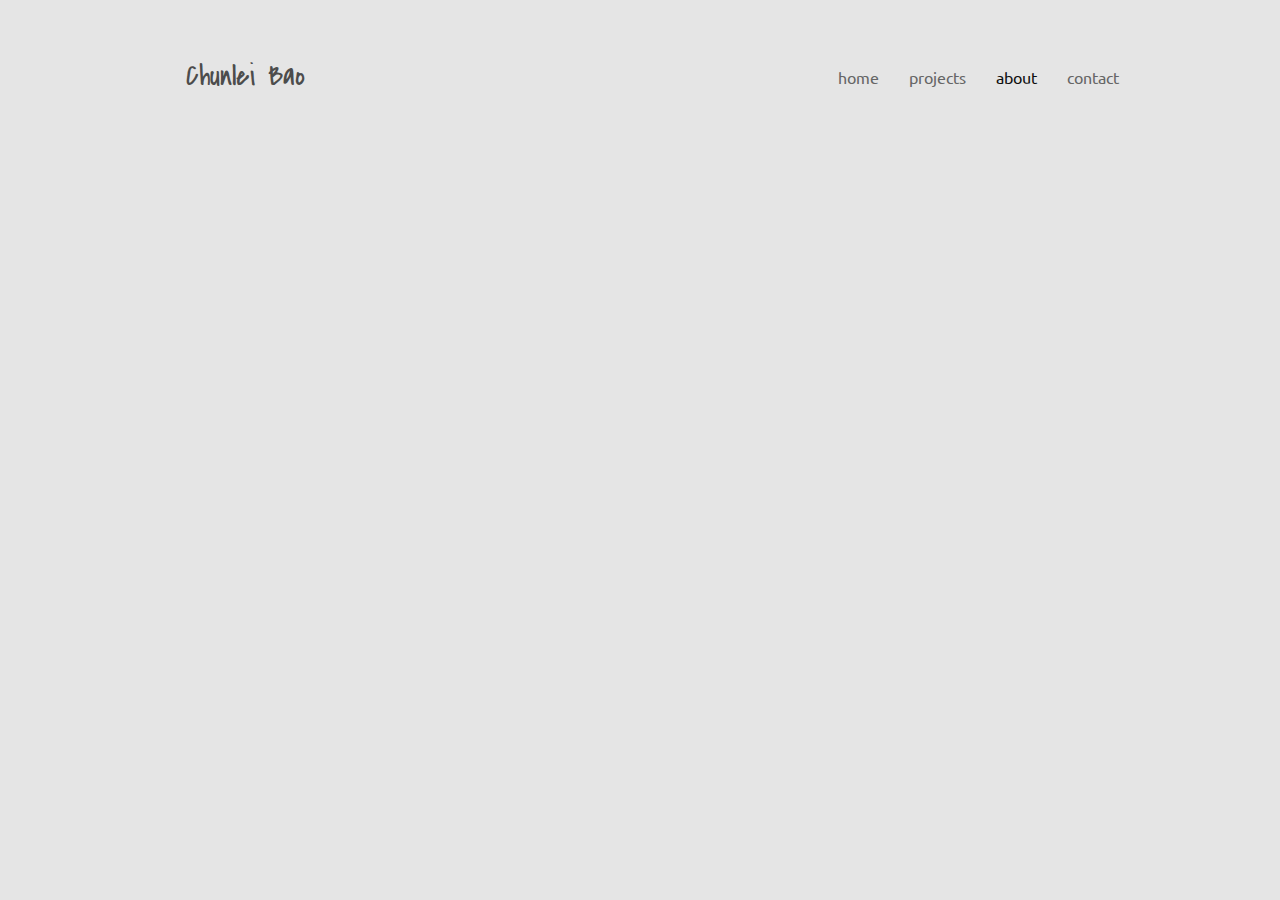
==== mainpage/about.html @ 6810387d "Add files via upload" ====
<!doctype html>
<html>
<head>
<meta charset="UTF-8">
<title>About Chunlei Bao</title>
<link rel="stylesheet" type="text/css" href="../css/main.css">
<link href="https://fonts.googleapis.com/css?family=Ubuntu" rel="stylesheet">
<link href="https://fonts.googleapis.com/css?family=Covered+By+Your+Grace" rel="stylesheet">
</head>

<body>
  <ul class="nav">
    <li class="log"><a href="../index.html">Chunlei Bao</a></li>
    <li class="navlist"><a href="contact.html">contact</a></li>
    <li id="listpage"><a href="about.html">about</a></li>
    <li class="navlist"><a href="projects.html">projects</a></li>
	<li class="navlist"><a href="../index.html">home</a></li>
  </ul>
</body>
</html>
---- css/main.css ----
@charset "UTF-8";
/* CSS Document */
body{
	background-color: #E5E5E5;
}

.nav{
	list-style-type: none;
	width: 75%;
	overflow: hidden;
	margin: 50px auto;
}

.navlist{
	margin-top: 12px;
	padding: 5px 15px;
	text-align: center;
	display: inline-block;
	float: right;
	font-family: 'Ubuntu', sans-serif;
	color: #666666;
}

.navlist:hover{
	color: #000000;
	cursor: pointer;
}

#listpage{
	margin-top: 12px;
	padding: 5px 15px;
	text-align: center;
	display: inline-block;
	float: right;
	font-family: 'Ubuntu', sans-serif;
	color: #0F0F0F;
	cursor: pointer;
}

.log{
	font-family: 'Covered By Your Grace', cursive;
	font-size: 30px;
	color: #4c4c4c;
	display: inline-block;
	padding: 5px 0;
	cursor: pointer;
}

a {
	text-decoration: none;
	color: inherit;
}
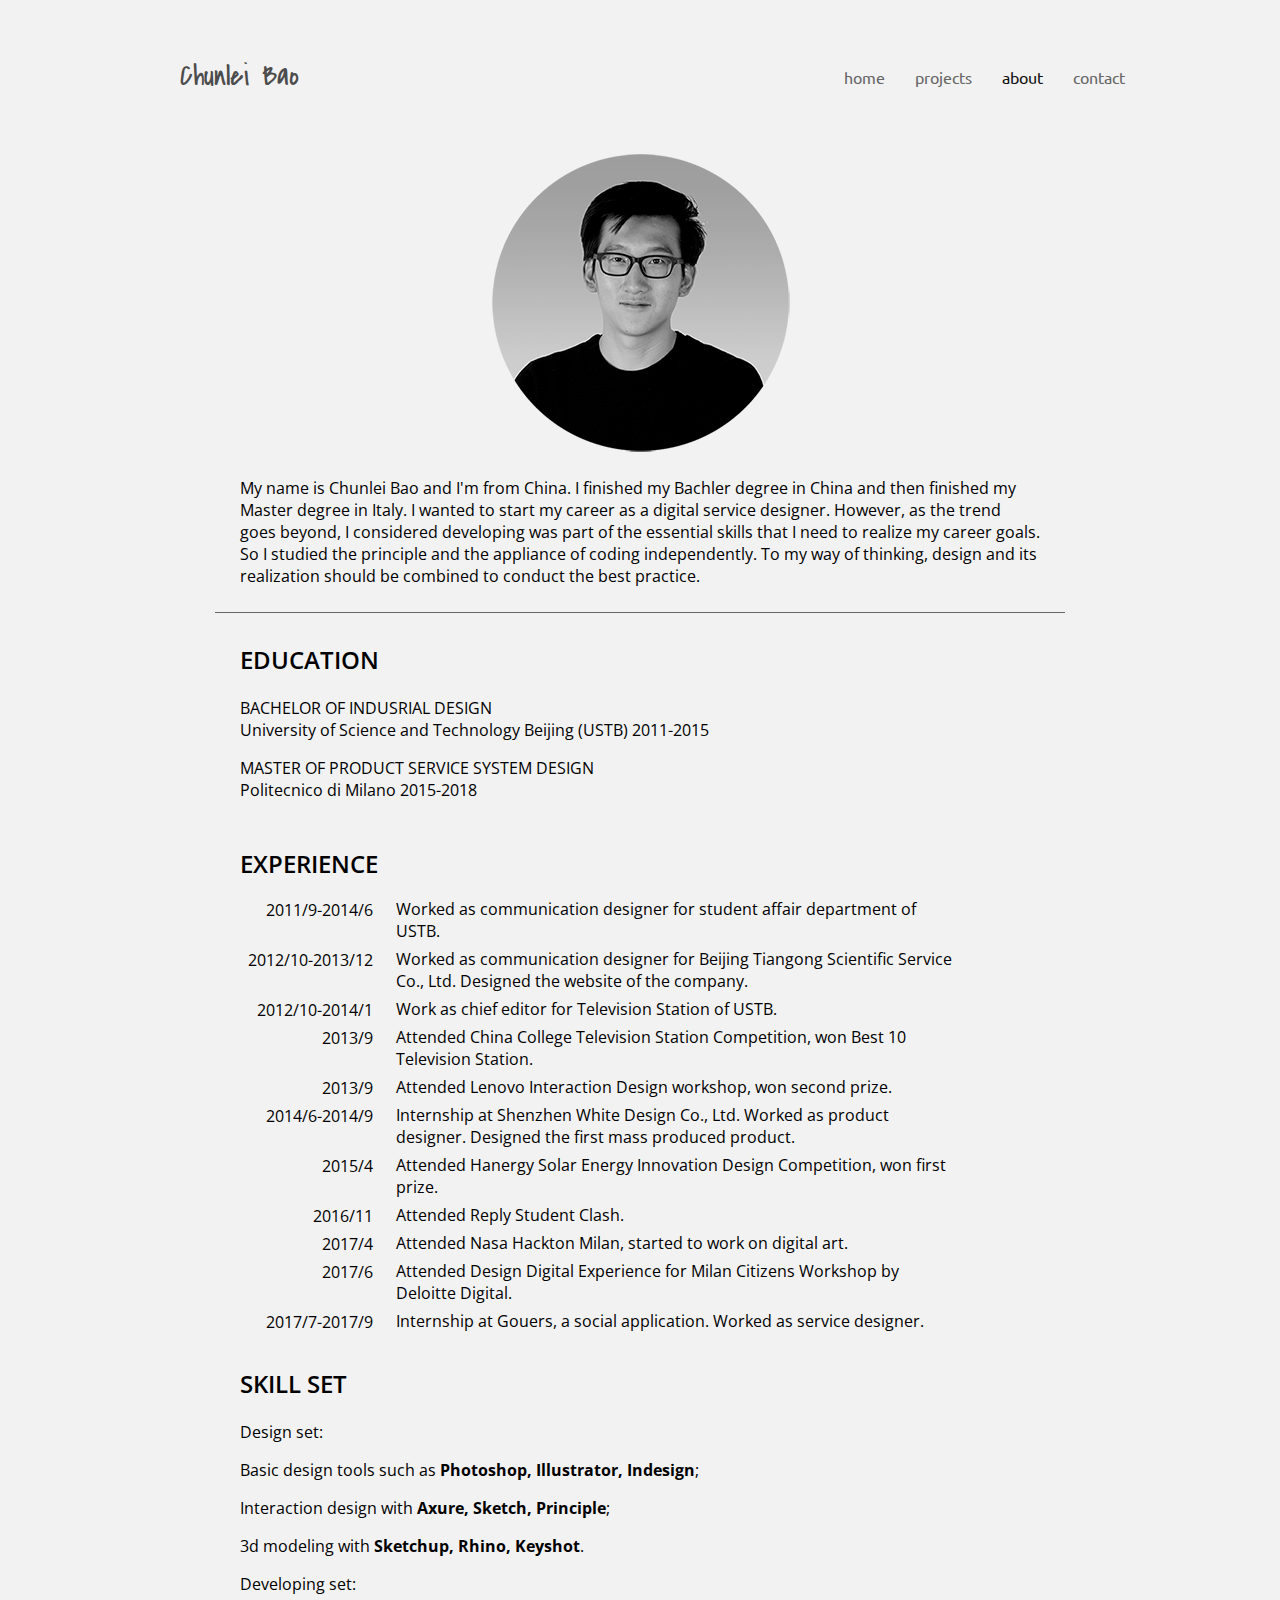
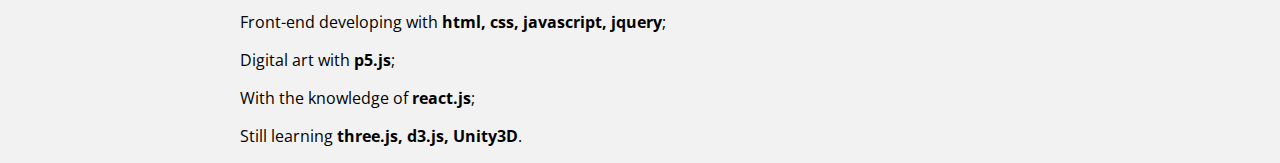
==== commit bc2ad993: "verson1.0" ====
--- a/mainpage/about.html
+++ b/mainpage/about.html
@@ -6,6 +6,7 @@
 <link rel="stylesheet" type="text/css" href="../css/main.css">
 <link href="https://fonts.googleapis.com/css?family=Ubuntu" rel="stylesheet">
 <link href="https://fonts.googleapis.com/css?family=Covered+By+Your+Grace" rel="stylesheet">
+<link href="https://fonts.googleapis.com/css?family=Open+Sans:300,300i,400,400i,600,600i,700,700i,800,800i" rel="stylesheet">
 </head>
 
 <body>
@@ -16,5 +17,87 @@
     <li class="navlist"><a href="projects.html">projects</a></li>
 	<li class="navlist"><a href="../index.html">home</a></li>
   </ul>
+  
+  <img id="profile_pic" src="bob.png" />
+  
+  <p id="brief_box" class="about_text">My name is Chunlei Bao and I'm from China. I finished my Bachler degree in China and then finished my Master degree in Italy. I wanted to start my career as a digital service designer. However, as the trend goes beyond, I considered developing was part of the essential skills that I need to realize my career goals. So I studied the principle and the appliance of coding independently. To my way of thinking, design and its realization should be combined to conduct the best practice.</p>
+  <p class="about_title">EDUCATION</p>
+  <div class="education_box">
+  <p>BACHELOR OF INDUSRIAL DESIGN<br> University of Science and Technology Beijing (USTB) 2011-2015</p>
+  <p>MASTER OF PRODUCT SERVICE SYSTEM DESIGN<br>Politecnico di Milano 2015-2018</p>
+  </div>
+  <p class="about_title">EXPERIENCE</p>
+  <div class="table_box">
+  <table>
+  	<tr class="about_text">
+  		<td class="year_box">2011/9-2014/6</td>
+  		<td class="experience_box">Worked as communication designer for student affair department of USTB.</td>
+  	</tr>
+  	<tr class="about_text">
+  		<td class="year_box">2012/10-2013/12</td>
+  		<td class="experience_box">Worked as communication designer for Beijing Tiangong Scientific Service Co., Ltd. Designed the website of the company.
+</td>
+  	</tr>
+  	<tr class="about_text">
+  		<td class="year_box">2012/10-2014/1</td>
+  		<td class="experience_box">Work as chief editor for Television Station of USTB.
+</td>
+  	</tr>
+  	<tr class="about_text">
+  		<td class="year_box">2013/9</td>
+  		<td class="experience_box">Attended China College Television Station Competition, won Best 10 Television Station.
+</td>
+  	</tr>
+  	<tr class="about_text">
+  		<td class="year_box">2013/9</td>
+  		<td class="experience_box">Attended Lenovo Interaction Design workshop, won second prize.
+</td>
+  	</tr>
+  	<tr class="about_text">
+  		<td class="year_box">2014/6-2014/9</td>
+  		<td class="experience_box">Internship at Shenzhen White Design Co., Ltd. Worked as product designer. Designed the first mass produced product.
+</td>
+  	</tr>
+  	<tr class="about_text">
+  		<td class="year_box">2015/4</td>
+  		<td class="experience_box">Attended Hanergy Solar Energy Innovation Design Competition, won first prize.
+</td>
+  	</tr>
+  	<tr class="about_text">
+  		<td class="year_box">2016/11</td>
+  		<td class="experience_box">Attended Reply Student Clash.
+</td>
+  	</tr>
+  	<tr class="about_text">
+  		<td class="year_box">2017/4</td>
+  		<td class="experience_box">Attended Nasa Hackton Milan, started to work on digital art.
+</td>
+  	</tr>
+  	<tr class="about_text">
+  		<td class="year_box">2017/6</td>
+  		<td class="experience_box">Attended Design Digital Experience for Milan Citizens Workshop by Deloitte Digital.
+</td>
+  	</tr>
+  	<tr class="about_text">
+  		<td class="year_box">2017/7-2017/9</td>
+  		<td class="experience_box">Internship at Gouers, a social application. Worked as service designer.
+</td>
+  	</tr>
+  	
+  </table>
+  </div>
+  
+  <p class="about_title">SKILL SET</p>
+  <div class="education_box">
+  <p>Design set: </p>
+  <p>Basic design tools such as <span style="font-weight: 700">Photoshop, Illustrator, Indesign</span>;</p>
+  <p>Interaction design with <span style="font-weight: 700">Axure, Sketch, Principle</span>;</p>
+  <p>3d modeling with <span style="font-weight: 700">Sketchup, Rhino, Keyshot</span>.</p>
+  <p>Developing set: </p>
+  <p>Front-end developing with <span style="font-weight: 700">html, css, javascript, jquery</span>;</p>
+  <p>Digital art with <span style="font-weight: 700">p5.js</span>;</p>
+  <p>With the knowledge of <span style="font-weight: 700">react.js</span>;</p>
+  <p>Still learning <span style="font-weight: 700">three.js, d3.js, Unity3D</span>.</p>
+  </div>
 </body>
 </html>
--- a/css/main.css
+++ b/css/main.css
@@ -1,9 +1,32 @@
 @charset "UTF-8";
 /* CSS Document */
+
+body, html{
+	margin: 0;
+	padding: 0;
+}
+
+#pure_white{
+	background-color: #494949;
+	overflow-x: hidden; 
+    overflow-y: hidden;
+}
+
 body{
-	background-color: #E5E5E5;
-}
-
+	background-color: #F2F2F2;
+}
+
+#canvasHolder{
+    position: absolute;
+    margin: auto;
+    left: 0;
+    right: 0;
+    top: 0;
+    bottom: 0;
+	z-index: -1;
+	display: block;
+}
+/*nav bar*/
 .nav{
 	list-style-type: none;
 	width: 75%;
@@ -21,6 +44,21 @@
 	color: #666666;
 }
 
+.navlist_white{
+	margin-top: 12px;
+	padding: 5px 15px;
+	text-align: center;
+	display: inline-block;
+	float: right;
+	font-family: 'Ubuntu', sans-serif;
+	color: #F2F2F2;
+}
+
+.navlist_white:hover{
+	color: white;
+	cursor: pointer;
+}
+
 .navlist:hover{
 	color: #000000;
 	cursor: pointer;
@@ -34,6 +72,17 @@
 	float: right;
 	font-family: 'Ubuntu', sans-serif;
 	color: #0F0F0F;
+	cursor: pointer;
+}
+
+#listpage_white{
+	margin-top: 12px;
+	padding: 5px 15px;
+	text-align: center;
+	display: inline-block;
+	float: right;
+	font-family: 'Ubuntu', sans-serif;
+	color: white;
 	cursor: pointer;
 }
 
@@ -46,8 +95,586 @@
 	cursor: pointer;
 }
 
+.log_white{
+	font-family: 'Covered By Your Grace', cursive;
+	font-size: 30px;
+	color: #F2F2F2;
+	display: inline-block;
+	padding: 5px 0;
+	cursor: pointer;
+}
+
 a {
 	text-decoration: none;
 	color: inherit;
 }
 
+.bottomnav{
+	width: 40%;
+	margin: auto;
+	text-align: center;
+}
+
+.navlistbottom{
+	margin-top: 12px;
+	padding: 5px 15px;
+	text-align: center;
+	display: inline-block;
+	font-family: 'Ubuntu', sans-serif;
+	color: #666666;
+}
+
+.navlistbottom:hover{
+	color: #000000;
+	cursor: pointer;
+}
+
+/* content box*/
+
+.projectback{
+	height: 400px;
+	width: 98%;
+	margin: auto;
+	background-image: url(../pic/plan1440.png);
+	background-repeat: no-repeat;
+	background-size: cover;
+	background-position: center;
+}
+
+.projectbtn{
+	box-sizing: border-box;
+	border: 1px solid rgba(0,0,0,0.3);
+	width: 300px;
+	height: 200px;
+	border-radius: 15px;
+	background-image: url(../pic/greatroom.png);
+	background-size: cover;
+	background-repeat: no-repeat;
+	background-position:right;
+	margin-left: 0;
+	transition: 0.5s;
+}
+
+.projectbtn:hover{
+    animation: moveupdown 1s;
+	box-shadow: 0 8px 12px 0px rgba(0, 0, 0, 0.3);
+    animation-fill-mode: forwards;
+}
+
+@keyframes moveupdown {
+  45% {
+	transform:perspective(5em) rotateY(2deg);
+  }
+  80% {
+ 	transform:perspective(5em) rotateY(-0.5deg);
+  }
+ /* 80% {
+ 	transform:perspective(5em) rotateY(0.5deg);
+  }
+  90% {
+ 	transform:perspective(5em) rotateY(-0.5deg);
+  }*/
+  100% {
+	transform:perspective(5em) rotateY(0deg);
+  }
+}
+
+.btnntext{
+	margin-left: 54%;
+	padding-top: 90px;
+	width: 300px;
+	transition: 0.5s;
+}
+
+.btnntext:hover{
+	transform: translate(0, -15px);
+	cursor: pointer;
+}
+
+.projectdes{
+	padding: 0;
+	margin: 0;
+    font-family: 'Open Sans', sans-serif;
+	font-size: 13px;
+	line-height: 20px;
+	transform: translate(-70px,153px);
+	color: #303030;
+}
+
+.projectdes::after{
+	content: "#service design #interior design";
+	font-size: 12px;
+}
+
+/*contac*/
+#contact_text{
+	padding-top: 100px;
+	font-family: 'Open Sans', sans-serif;
+	color: #3E3E3E;
+	font-size: 24px;
+	margin: auto;
+	width: 450px;
+}
+
+#origindeco{
+	text-decoration: underline;
+	color: black;
+}
+
+/*main page*/
+#main_title{
+	font-family: 'Source Sans Pro', sans-serif;
+	font-weight: 400;
+	letter-spacing: 2px;
+	font-size: 48px;
+	color: #F7F7F7;
+	width: 650px;
+	margin-left: 12.5%;
+	margin-top: 95px;
+}
+
+#sub_title_mainpage{
+	font-family: 'Source Sans Pro', sans-serif;
+	font-weight: 400;
+	letter-spacing: 2px;
+	font-size: 48px;
+	color: #F7F7F7;
+	text-align: right;
+}
+
+.underline_deco{
+	text-decoration: underline;
+}
+
+#project_link_box{
+	width: 75%;
+	margin: auto;
+	margin-top: 120px;
+	padding-bottom: 100px;
+}
+
+#subfollow_title_mainpage{
+	font-family: 'Source Sans Pro', sans-serif;
+	font-weight: 400;
+	letter-spacing: 2px;
+	font-size: 28px;
+	color: #d3d3d3;
+	text-align: right;
+	transform: translate(0, -30px);
+}
+
+/*about*/
+
+#profile_pic{
+	margin: auto;
+	display: block;
+}
+
+.about_text{
+	font-family: 'Open Sans', sans-serif;
+}
+
+#brief_box{
+	width: 60%;
+	margin: auto;
+	padding: 25px; 
+	border-bottom: 1px solid #666666;
+	min-width: 800px;
+}
+
+.education_box{
+	font-family: 'Open Sans', sans-serif;
+	margin: auto;
+	width: 800px;
+}
+
+.about_title{
+	font-family: 'Open Sans', sans-serif;
+	font-size: 24px;
+	font-weight: 600;
+	margin: auto;
+	width: 800px;
+	padding: 30px 0 5px 0;
+}
+
+.table_box{
+	margin: auto;
+	width: 800px;
+	margin-top: 10px;
+}
+
+.year_box{
+	text-align: right;
+	display: inline-block;
+	width: 130px;
+}
+
+.experience_box{
+	width: 560px;
+	padding-left: 20px; 
+	padding-bottom: 3px;
+}
+
+@media only screen and (max-width: 800px) and (min-width: 320px) {
+	#main_title{
+		font-size: 30px;
+		width: 500px;
+	}
+}
+
+/*last supper*/
+
+.title, .title1{
+	text-align: center;
+	font-family: 'Open Sans', sans-serif;
+	font-size: 40px;
+	font-weight: 800;
+	height: 28px;
+	color: #333333;
+}
+
+.title{
+	margin-top: 150px;
+}
+
+.title1{
+	margin-top: 0;
+	padding-top: 0;
+	font-style: italic;
+	padding-bottom: 38px;
+}
+
+.intro, .intro1, .intro2{
+    font-family: 'Inconsolata', monospace;
+	color: #333333;
+	font-weight: 400;
+	font-size: 16px;
+	width: 330px;
+	line-height: 1.2rem;
+	margin: 10px auto;
+	
+}
+
+.intro1{
+	border-top: 1px solid #666666;
+	padding-top: 20px;
+}
+
+.line{
+	width: 60%;
+	border-top: 1px solid #999999;
+	margin: 100px auto;
+}
+
+h2{
+	font-family: 'Open Sans', sans-serif;
+	color: #333333;
+	text-align: center;
+}
+
+.subtitle, .subtitle1{
+    font-family: 'Inconsolata', monospace;
+	color: #333333;
+	margin: 0 20%;
+}
+
+.subtitle1{
+    border-bottom: 1px solid #666666;
+	width: 350px;
+	padding-bottom: 2px;
+	margin-bottom: 20px;
+}
+
+.tleft{
+	font-family: 'Inconsolata', monospace;
+	color: #333333;
+	width: 30%;
+	min-width: 300px;
+	padding: 0;
+	line-height: 1.2rem;
+	display: inline-block;
+}
+
+/* online research damage*/
+.normalbox{
+	margin: auto;
+	width: 60%;
+	min-width: 800px;
+}
+
+.ilbox{
+	margin-left: 0;
+	margin-right: 0;
+	width: 30%;
+	min-width: 300px;
+	display: inline-block;
+}
+
+.imgr{
+	width: inherit;
+}
+
+.cent{
+	width: inherit;
+	padding-bottom: 20px;
+	font-family: 'Inconsolata', monospace;
+	color: #333333;
+	display: inline-block;
+	text-align: center;
+}
+
+.picr{
+	width: 400px;
+	margin: auto;
+	margin-top: 30px;
+	float: right;
+	display: inline-block;
+}
+
+/* quote*/
+.picl{
+	width: 360px;
+	height: auto;
+	border-right: 3px dashed #666666;
+	display: inline-block;
+}
+
+.pink{
+	margin: 20px 40px;
+	padding: 0;
+	width: 260px;
+	box-shadow: 0 8px 12px 0px rgba(0, 0, 0, 0.3);
+}
+
+.pinkb{
+	width: 340px;
+	background-color: #f8e8e3;
+	margin: 10px 0;
+}
+
+.quotebox{
+	width: inherit;
+}
+
+.quote{
+	font-family: 'Open Sans', sans-serif;
+	color: #4C4C4C;
+	text-align: center;
+	font-size: 24px;
+	margin: 60px auto 0 auto;
+}
+
+.intro2{
+	text-align: center;
+}
+
+.space{
+	width: 100%;
+	height: 20px;
+}
+
+.quotebigbox{
+	width: 400px;
+	display: inline-block;
+	float: right;
+}
+
+/*pic bloc*/
+.normalbigbox{
+	width: 80%;
+	min-width: 800px;
+	height: 90vh;
+	min-height: 600px;
+	margin: auto;
+}
+
+.pinktext1, .pinktext2, .pinktext3, .pinktext4, .pinktext5, .pinktext6, .pinktext7{
+	font-family: 'Open Sans', sans-serif;
+	color: #f8e8e3;
+	font-weight: 400;
+	font-size: 24px;
+	line-height: 350px;
+	background-repeat: no-repeat;
+	background-position: center;
+	background-size: cover;
+	text-align: center;
+	float: left;
+}
+
+#this{
+	width: 23%;
+	height: 48%;
+	margin: 1%;
+	float: left;
+}
+
+.pinktext1{
+	margin: 1% 0;
+	width: 100%;
+	height: 47%;
+	background-image: url(../pic/rteee.png)
+}
+
+.pinktext2{
+	margin: 7.5% 0;
+	width: 100%;
+	height: 47%;
+	background-image: url(../pic/00.jpg)
+}
+
+.pinktext3{
+	margin: 1%;
+	width: 23%;
+	height: 48%;
+	background-image: url(../pic/IMG_0371.jpg)
+}
+
+.pinktext4{
+	margin: 1%;
+	width: 48%;
+	height: 48%;
+	background-image: url(../pic/IMG_0370.jpg)
+}
+
+.pinktext5{
+	margin: 1%;
+	width: 48%;
+	height: 48%;
+	background-image: url(../pic/IMG_5138.jpg)
+}
+
+.pinktext6{
+	margin: 1%;
+	width: 23%;
+	height: 48%;
+	background-image: url(../pic/IMG_1322.JPG)
+}
+
+.pinktext7{
+	margin: 1%;
+	width: 23%;
+	height: 48%;
+	background-image: url(../pic/IMG_5225.jpg)
+}
+
+.normalbigbox1{
+	width: 80%;
+	min-width: 800px;
+	min-height: 600px;
+	margin: auto;
+}
+
+.somepic{
+	width: 100%;
+}
+
+.normalboxsmall{
+	width: 40%;
+	min-width: 400px;
+	margin: auto;
+}
+
+.intro3, .intro4{
+	    font-family: 'Inconsolata', monospace;
+	color: #333333;
+	font-weight: 400;
+	font-size: 16px;
+	width: 400px;
+	line-height: 1.2rem;
+	margin: 10px auto;
+}
+
+.intro4{
+	border-top: 1px solid #666666;
+	padding-top: 20px;
+}
+
+#thispic{
+	width: 62.5%;
+	float: left;
+}
+
+#thispic2{
+	width: 37.5%;
+}
+
+.normalpic{
+	width: 100%;
+}
+
+.bigimgr{
+	width: 400px;
+	margin: auto;
+	margin-top: 10px;
+	float: right;
+	display: inline-block;
+}
+
+.bigimgrr{
+	width: 400px;
+	height: 80%;
+	margin: auto;
+	display: inline-block;
+	float: right;
+}
+
+.imgrr{
+	width: 80%;
+	margin-left: 10%;
+	margin-right: 10%;
+}
+
+.bigimgl{
+	width:400px;
+	margin:auto;
+	margin-top: 45px;
+	display: inline-block;
+	float: left;
+}
+
+.apppic{
+	width: 100%;
+	border-top: 1px solid rgba(0,0,0,0.3);
+	border-bottom: 1px solid rgba(0,0,0,0.3);
+}
+
+.normalbigbox2{
+	width: 80%;
+	min-width: 800px;
+	margin: auto;
+}
+
+.bigimgrc{
+	width: 400px;
+	margin: auto;
+	margin-top: 60px;
+	float: right;
+	display: inline-block;
+}
+
+.bigspace{
+	width: 100%;
+	height: 300px;
+}
+
+#normalboxcc{
+	margin: auto;
+	width: 60%;
+	min-width: 800px;
+	height: 750px;
+}
+
+#normalboxcd{
+	margin: auto;
+	width: 60%;
+	min-width: 800px;
+	border-bottom: 1px solid rgba(0,0,0,0.3);
+}
+
+.lastpicls{
+	margin-left: 25%;
+	margin-top: 30px;
+	margin-bottom: 50px;
+	width: 50%;
+	min-width: 400px;
+}